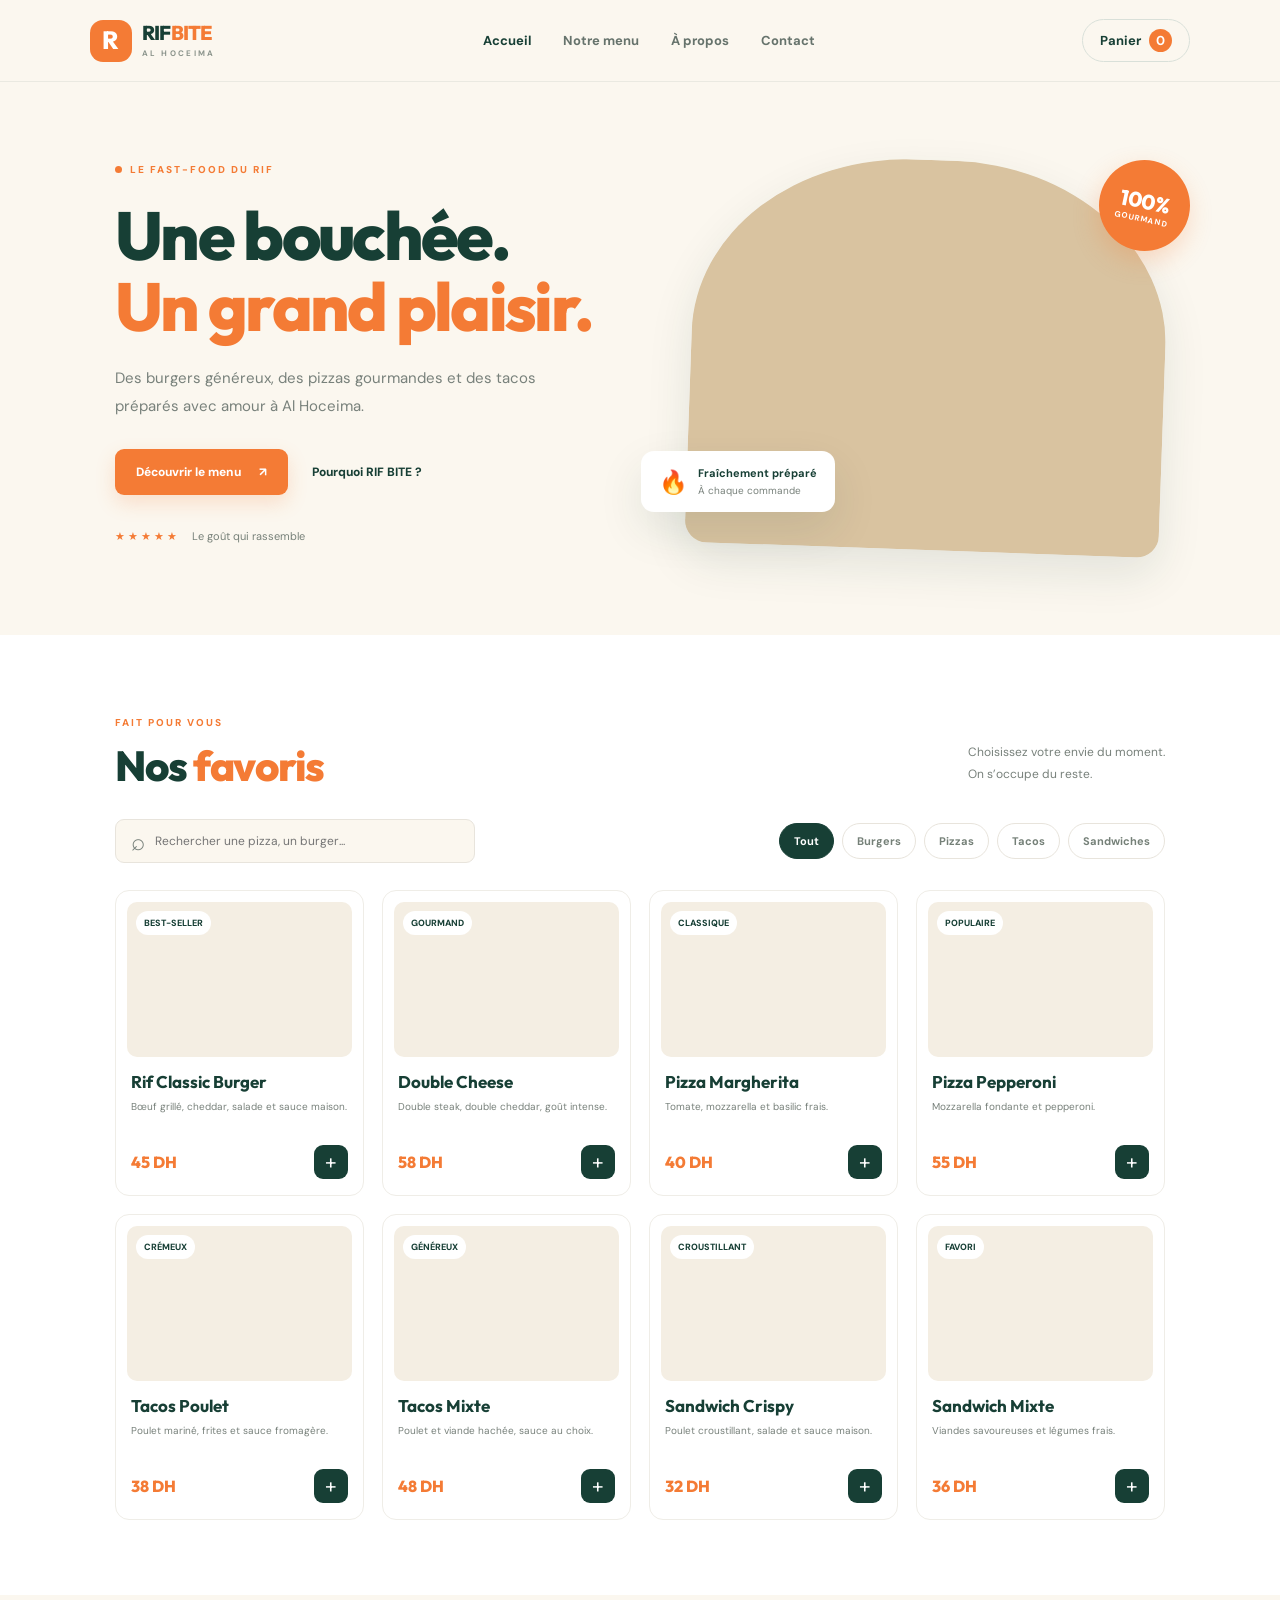
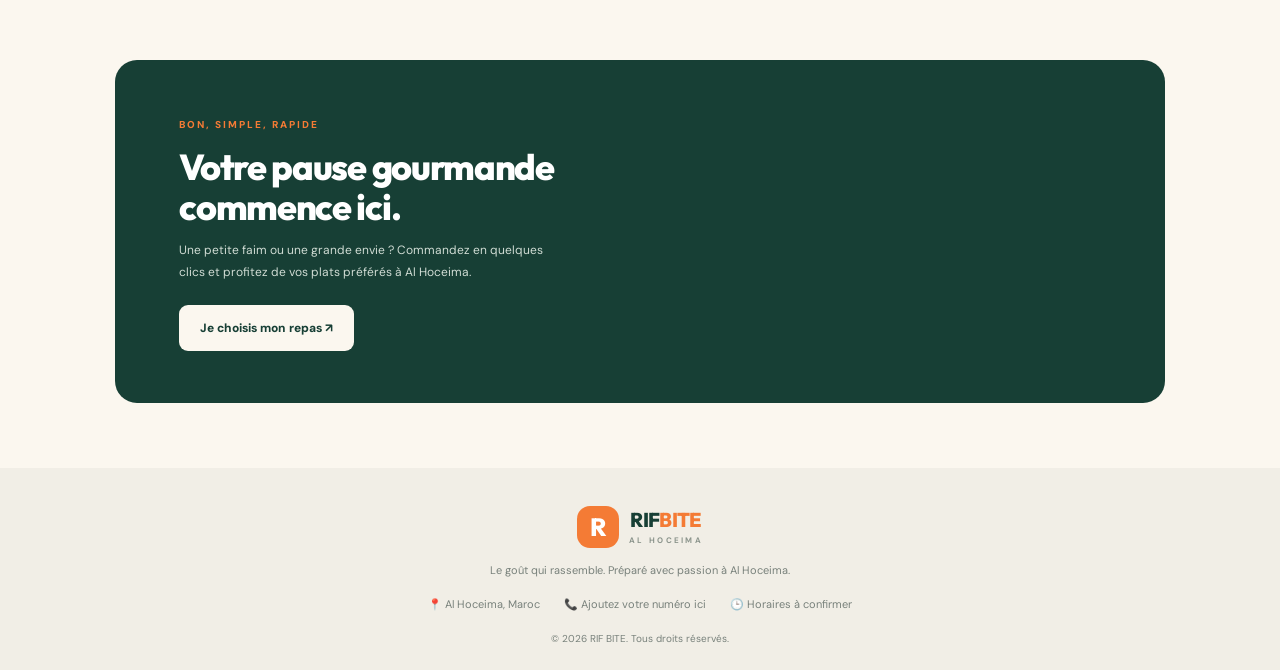
==== public/index.html @ 7a451027 "update design website" ====
<!DOCTYPE html>
<html lang="fr">
<head>
  <meta charset="UTF-8">
  <meta name="viewport" content="width=device-width, initial-scale=1.0">
  <meta name="description" content="RIF BITE - Burgers, pizzas et tacos à Al Hoceima. Commandez en ligne !">
  <title>RIF BITE | Fast Food à Al Hoceima</title>
  <link rel="preconnect" href="https://fonts.googleapis.com">
  <link rel="preconnect" href="https://fonts.gstatic.com" crossorigin>
  <link href="https://fonts.googleapis.com/css2?family=DM+Sans:wght@400;500;600;700&family=Outfit:wght@500;600;700;800&display=swap" rel="stylesheet">
  <link rel="stylesheet" href="./css/style.css">
  <script src="app.js" defer></script>
</head>
<body>
  <header class="site-header">
    <a class="brand" href="index.html" aria-label="RIF BITE accueil">
      <span class="brand-mark">R</span><span>RIF<span class="brand-accent">BITE</span><small>AL HOCEIMA</small></span>
    </a>
    <button class="menu-toggle" id="menuToggle" aria-label="Ouvrir le menu" aria-expanded="false">☰</button>
    <nav class="nav-links" id="navLinks">
      <a class="active" href="#accueil">Accueil</a>
      <a href="#menu">Notre menu</a>
      <a href="#apropos">À propos</a>
      <a href="#contact">Contact</a>
    </nav>
    <a class="header-cart" href="checkout.html">Panier <span id="headerCartCount">0</span></a>
  </header>

  <main>
    <section class="hero" id="accueil">
      <div class="hero-copy">
        <span class="eyebrow"><span class="dot"></span> LE FAST-FOOD DU RIF</span>
        <h1>Une bouchée.<br><span>Un grand plaisir.</span></h1>
        <p>Des burgers généreux, des pizzas gourmandes et des tacos préparés avec amour à Al Hoceima.</p>
        <div class="hero-actions">
          <a class="btn btn-primary" href="#menu">Découvrir le menu <span>↗</span></a>
          <a class="text-link" href="#apropos">Pourquoi RIF BITE ?</a>
        </div>
        <div class="hero-note"><span class="stars">★★★★★</span> <span>Le goût qui rassemble</span></div>
      </div>
      <div class="hero-visual">
        <div class="hero-image" role="img" aria-label="Burger avec frites et boisson"></div>
        <div class="floating-tag"><span>🔥</span><div><strong>Fraîchement préparé</strong><small>À chaque commande</small></div></div>
        <div class="hero-stamp">100%<small>GOURMAND</small></div>
      </div>
    </section>

    <section class="menu-section section-wrap" id="menu">
      <div class="section-heading">
        <div><span class="eyebrow">FAIT POUR VOUS</span><h2>Nos <span>favoris</span></h2></div>
        <p>Choisissez votre envie du moment.<br>On s’occupe du reste.</p>
      </div>
      <div class="menu-tools">
        <label class="search-box"><span>⌕</span><input id="searchInput" type="search" placeholder="Rechercher une pizza, un burger..." aria-label="Rechercher un plat"></label>
        <div class="filter-list" id="filterList">
          <button class="filter-chip selected" data-category="Tous">Tout</button>
          <button class="filter-chip" data-category="Burgers">Burgers</button>
          <button class="filter-chip" data-category="Pizzas">Pizzas</button>
          <button class="filter-chip" data-category="Tacos">Tacos</button>
          <button class="filter-chip" data-category="Sandwiches">Sandwiches</button>
        </div>
      </div>
      <div class="product-grid" id="productGrid" aria-live="polite"></div>
      <p class="empty-state hidden" id="emptyState">Aucun plat trouvé. Essayez un autre mot.</p>
    </section>

    <section class="promo section-wrap" id="apropos">
      <div class="promo-copy"><span class="eyebrow">BON, SIMPLE, RAPIDE</span><h2>Votre pause gourmande<br>commence ici.</h2><p>Une petite faim ou une grande envie ? Commandez en quelques clics et profitez de vos plats préférés à Al Hoceima.</p><a href="#menu" class="btn btn-light">Je choisis mon repas ↗</a></div>
      <div class="promo-art" role="img" aria-label="Pizza fraîchement préparée"></div>
    </section>
  </main>

  <footer class="footer" id="contact">
    <a class="brand brand-footer" href="#accueil"><span class="brand-mark">R</span><span>RIF<span class="brand-accent">BITE</span><small>AL HOCEIMA</small></span></a>
    <p>Le goût qui rassemble. Préparé avec passion à Al Hoceima.</p>
    <div class="footer-info"><span>📍 Al Hoceima, Maroc</span><span>📞 Ajoutez votre numéro ici</span><span>🕒 Horaires à confirmer</span></div>
    <small class="copyright">© <span id="year"></span> RIF BITE. Tous droits réservés.</small>
  </footer>

  <a class="floating-cart" href="checkout.html" aria-label="Voir le panier">🛒 <span id="floatingCartCount">0</span></a>
</body>
</html>
---- public/css/style.css ----
:root{--green:#173f35;--green2:#225647;--orange:#f47b35;--cream:#fbf7ef;--ink:#17231f;--muted:#78817b;--line:#e8e4dc;--white:#fff;--shadow:0 18px 45px rgba(23,63,53,.10)}
*{box-sizing:border-box}html{scroll-behavior:smooth;scroll-padding-top:90px}body{margin:0;background:var(--cream);color:var(--ink);font-family:"DM Sans",sans-serif}a{color:inherit;text-decoration:none}button,input,textarea,select{font:inherit}.site-header{height:82px;display:flex;align-items:center;justify-content:space-between;padding:0 7%;background:rgba(251,247,239,.96);border-bottom:1px solid rgba(23,63,53,.07);position:sticky;top:0;z-index:10;backdrop-filter:blur(12px)}.brand{display:flex;align-items:center;gap:10px;font:800 20px Outfit,sans-serif;letter-spacing:-.7px;color:var(--green);line-height:1}.brand-mark{display:grid;place-items:center;width:42px;height:42px;background:var(--orange);color:white;border-radius:13px;font-size:25px}.brand-accent{color:var(--orange)}.brand small{display:block;font:700 8px "DM Sans",sans-serif;letter-spacing:2.3px;margin-top:5px;color:#8b948c}.nav-links{display:flex;align-items:center;gap:32px;color:#66736c;font-size:13px;font-weight:700}.nav-links a:hover,.nav-links .active{color:var(--green)}.header-cart{padding:12px 17px;border:1px solid #d9e0d9;border-radius:30px;color:var(--green);font-weight:700;font-size:13px}.header-cart span,.floating-cart span{background:var(--orange);color:white;border-radius:50%;padding:3px 7px;margin-left:5px}.menu-toggle{display:none;border:0;background:none;font-size:24px;color:var(--green)}.hero{display:grid;grid-template-columns:1fr 1fr;align-items:center;gap:5%;padding:68px 9% 85px;min-height:550px;overflow:hidden}.eyebrow{font-size:10px;letter-spacing:2px;font-weight:800;color:var(--orange);display:inline-flex;align-items:center;gap:8px}.dot{width:7px;height:7px;border-radius:50%;background:var(--orange)}h1,h2,h3,p{margin-top:0}.hero h1,.checkout-title h1{font:800 clamp(44px,5.3vw,72px)/1.04 Outfit,sans-serif;letter-spacing:-2.7px;color:var(--green);margin:22px 0}.hero h1 span,.section-heading h2 span,.checkout-title h1 span{color:var(--orange)}.hero-copy>p{font-size:15px;line-height:1.9;color:var(--muted);max-width:450px}.hero-actions{display:flex;align-items:center;gap:24px;margin-top:28px}.btn{display:inline-flex;justify-content:center;align-items:center;gap:18px;padding:15px 21px;border:0;border-radius:9px;font-weight:800;font-size:12px;cursor:pointer;transition:transform .2s,background .2s}.btn:hover{transform:translateY(-2px)}.btn-primary{background:var(--orange);color:white;box-shadow:0 8px 20px rgba(244,123,53,.2)}.btn-primary:hover{background:#e96a24}.text-link{font-size:12px;font-weight:800;color:var(--green)}.hero-note{display:flex;gap:12px;align-items:center;margin-top:34px;color:#778179;font-size:11px}.stars{color:var(--orange);letter-spacing:3px}.hero-visual{position:relative;min-height:400px}.hero-image{position:absolute;inset:10px 0 0 5%;border-radius:46% 46% 22px 22px;background:#d9c3a0 url("https://images.unsplash.com/photo-1568901346375-23c9450c58cd?auto=format&fit=crop&w=1100&q=85") center/cover;box-shadow:var(--shadow);transform:rotate(2deg)}.floating-tag{position:absolute;left:-5%;bottom:38px;background:white;padding:15px 18px;border-radius:13px;box-shadow:var(--shadow);display:flex;align-items:center;gap:10px}.floating-tag>span{font-size:23px}.floating-tag strong,.floating-tag small{display:block}.floating-tag strong{font-size:11px;color:var(--green)}.floating-tag small{font-size:10px;color:var(--muted);margin-top:4px}.hero-stamp{position:absolute;right:-5%;top:10px;background:var(--orange);color:white;border-radius:50%;width:91px;height:91px;display:flex;align-items:center;justify-content:center;flex-direction:column;font:800 21px Outfit;transform:rotate(12deg);box-shadow:0 10px 25px #f47b3540}.hero-stamp small{font:700 8px "DM Sans";letter-spacing:1px}.section-wrap{padding:75px 9%}.menu-section{background:#fff}.section-heading{display:flex;align-items:end;justify-content:space-between;margin-bottom:30px}.section-heading h2,.promo h2{font:800 42px/1.1 Outfit,sans-serif;letter-spacing:-1.3px;color:var(--green);margin:12px 0 0}.section-heading>p{color:var(--muted);font-size:12px;line-height:1.8;margin-bottom:4px}.menu-tools{display:flex;justify-content:space-between;gap:18px;align-items:center;margin-bottom:27px}.search-box{display:flex;align-items:center;gap:10px;width:min(360px,100%);padding:0 15px;border:1px solid var(--line);border-radius:9px;background:var(--cream);color:var(--muted)}.search-box span{font-size:24px}.search-box input{border:0;outline:0;background:transparent;padding:13px 0;width:100%;font-size:12px}.filter-list{display:flex;gap:8px;flex-wrap:wrap}.filter-chip{padding:10px 14px;border:1px solid var(--line);background:white;border-radius:30px;font-size:11px;font-weight:700;color:#758078;cursor:pointer}.filter-chip.selected,.filter-chip:hover{background:var(--green);color:white;border-color:var(--green)}.product-grid{display:grid;grid-template-columns:repeat(4,minmax(0,1fr));gap:18px}.product-card{border:1px solid #efede7;border-radius:14px;padding:11px;background:white;transition:transform .2s,box-shadow .2s;min-width:0}.product-card:hover{transform:translateY(-4px);box-shadow:var(--shadow)}.product-image{height:155px;border-radius:10px;background:#f4eee3 center/cover;position:relative}.product-label{position:absolute;top:9px;left:9px;background:white;color:var(--green);font-size:9px;font-weight:800;padding:6px 8px;border-radius:20px}.product-details{padding:14px 4px 5px}.product-details h3{font:700 17px Outfit,sans-serif;color:var(--green);margin-bottom:7px}.product-details p{font-size:10px;line-height:1.6;color:var(--muted);min-height:32px;margin-bottom:14px}.product-bottom{display:flex;justify-content:space-between;align-items:center;gap:5px}.product-price{font:800 16px Outfit;color:var(--orange);white-space:nowrap}.add-btn{width:34px;height:34px;border:0;border-radius:9px;background:var(--green);color:white;font-size:21px;cursor:pointer}.add-btn:hover{background:var(--orange)}.empty-state{text-align:center;color:var(--muted);padding:30px}.hidden{display:none!important}.promo{margin:65px 9%;padding:44px 5%;background:var(--green);border-radius:22px;display:grid;grid-template-columns:1.1fr .9fr;gap:35px;align-items:center;overflow:hidden}.promo h2{color:white;font-size:36px;margin:14px 0}.promo-copy>p{color:#d0dcd4;line-height:1.8;font-size:12px;max-width:390px;margin-bottom:22px}.btn-light{background:var(--cream);color:var(--green)}.promo-art{height:255px;border-radius:48% 48% 15px 15px;background:url("https://images.unsplash.com/photo-1579751626657-72bc17010498?auto=format&fit=crop&w=900&q=85") center/cover;transform:rotate(3deg)}.footer{padding:38px 9% 25px;text-align:center;background:#f1eee6;color:var(--muted);font-size:11px}.brand-footer{justify-content:center;margin-bottom:15px}.footer>p{margin-bottom:18px}.footer-info{display:flex;justify-content:center;gap:24px;flex-wrap:wrap;margin:20px 0}.copyright{font-size:10px}.floating-cart{display:none}.checkout-page{min-height:100vh}.back-link{font-size:12px;font-weight:800;color:var(--green)}.checkout-wrap{max-width:1100px;margin:55px auto 80px;padding:0 24px}.checkout-title{text-align:center;margin-bottom:35px}.checkout-title h1{font-size:48px;margin:12px 0}.checkout-title p{font-size:13px;color:var(--muted)}.checkout-layout{display:grid;grid-template-columns:1fr 1fr;gap:22px;align-items:start}.checkout-panel{background:white;border:1px solid var(--line);border-radius:16px;padding:25px;box-shadow:0 10px 35px #173f3508}.checkout-panel h2{font:700 20px Outfit;color:var(--green);margin-bottom:22px}.count-pill{font:700 10px "DM Sans";background:#edf3ee;padding:6px 10px;border-radius:20px;margin-left:7px;color:var(--green)}.checkout-item{display:grid;grid-template-columns:1fr auto;gap:10px;padding:15px 0;border-bottom:1px solid var(--line)}.checkout-item h3{font-size:13px;color:var(--green);margin-bottom:5px}.checkout-item small{font-size:11px;color:var(--muted)}.item-controls{display:flex;align-items:center;gap:8px;margin-top:8px}.item-controls button{width:25px;height:25px;border:1px solid var(--line);background:var(--cream);border-radius:6px;cursor:pointer}.item-price{font-weight:800;color:var(--green);font-size:13px}.total-row{display:flex;justify-content:space-between;padding:13px 0;font-size:12px;color:var(--muted)}.total-row strong{color:var(--green)}.grand-total{border-top:1px solid var(--line);margin-top:5px;padding-top:18px;font-size:15px;color:var(--green);font-weight:800}.grand-total strong{font:800 23px Outfit;color:var(--orange)}.small-note,.form-note{font-size:10px;line-height:1.7;color:var(--muted)}.empty-cart{text-align:center;padding:25px 0;color:var(--muted);font-size:13px}.checkout-panel form{display:grid;gap:15px}.checkout-panel label{display:grid;gap:7px;font-size:11px;font-weight:800;color:var(--green)}.checkout-panel input,.checkout-panel textarea,.checkout-panel select{width:100%;padding:12px 13px;border:1px solid var(--line);border-radius:8px;outline:0;background:#fff;font-size:12px;color:var(--ink)}.checkout-panel input:focus,.checkout-panel textarea:focus,.checkout-panel select:focus{border-color:var(--green)}.checkout-panel textarea{resize:vertical}.submit-order{width:100%;margin-top:4px}.form-error{font-size:12px;color:#b42318}.checkout-footer{margin-top:30px}.checkout-footer p{margin:0}
@media(max-width:950px){.site-header{padding:0 5%}.hero{padding:55px 6%;gap:3%}.section-wrap{padding:60px 6%}.product-grid{grid-template-columns:repeat(2,minmax(0,1fr))}.product-image{height:190px}.promo{margin:45px 6%;padding:35px 5%}.nav-links{gap:18px}}
@media(max-width:650px){.site-header{height:70px;padding:0 5%}.brand{font-size:18px}.brand-mark{width:37px;height:37px}.menu-toggle{display:block;margin-left:auto;margin-right:13px}.nav-links{display:none;position:absolute;top:69px;left:0;right:0;background:var(--cream);padding:20px 6%;box-shadow:0 12px 20px #0000000c;flex-direction:column;align-items:flex-start;gap:20px}.nav-links.open{display:flex}.header-cart{font-size:11px;padding:10px 12px}.hero{grid-template-columns:1fr;padding:48px 6% 60px;gap:35px}.hero h1{font-size:51px}.hero-copy>p{font-size:14px}.hero-visual{min-height:310px;margin:0 6%}.hero-image{inset:0 3% 0 3%}.hero-stamp{right:-6%;width:75px;height:75px;font-size:18px}.floating-tag{left:-7%;bottom:18px;padding:12px}.section-wrap{padding:52px 5%}.section-heading{align-items:flex-start;flex-direction:column;gap:12px}.section-heading h2{font-size:36px}.menu-tools{align-items:stretch;flex-direction:column}.search-box{width:100%}.filter-list{gap:7px}.filter-chip{padding:9px 12px}.product-grid{gap:11px}.product-card{padding:8px}.product-image{height:130px}.product-details{padding:12px 2px 3px}.product-details h3{font-size:15px}.product-details p{font-size:10px;min-height:46px}.product-price{font-size:14px}.add-btn{width:31px;height:31px}.promo{grid-template-columns:1fr;margin:35px 5%;padding:30px 7%;gap:25px}.promo h2{font-size:31px}.promo-art{height:210px}.footer{padding:30px 5%}.footer-info{gap:12px;flex-direction:column}.floating-cart{display:flex;align-items:center;position:fixed;right:17px;bottom:17px;z-index:9;background:var(--green);color:white;padding:13px 16px;border-radius:30px;box-shadow:var(--shadow);font-size:14px}.checkout-wrap{margin:35px auto 55px;padding:0 15px}.checkout-title h1{font-size:39px}.checkout-layout{grid-template-columns:1fr}.checkout-panel{padding:19px}.back-link{font-size:11px}}
@media(max-width:360px){.product-grid{grid-template-columns:1fr}.product-image{height:190px}.hero h1{font-size:44px}.hero-actions{align-items:flex-start;flex-direction:column;gap:16px}}
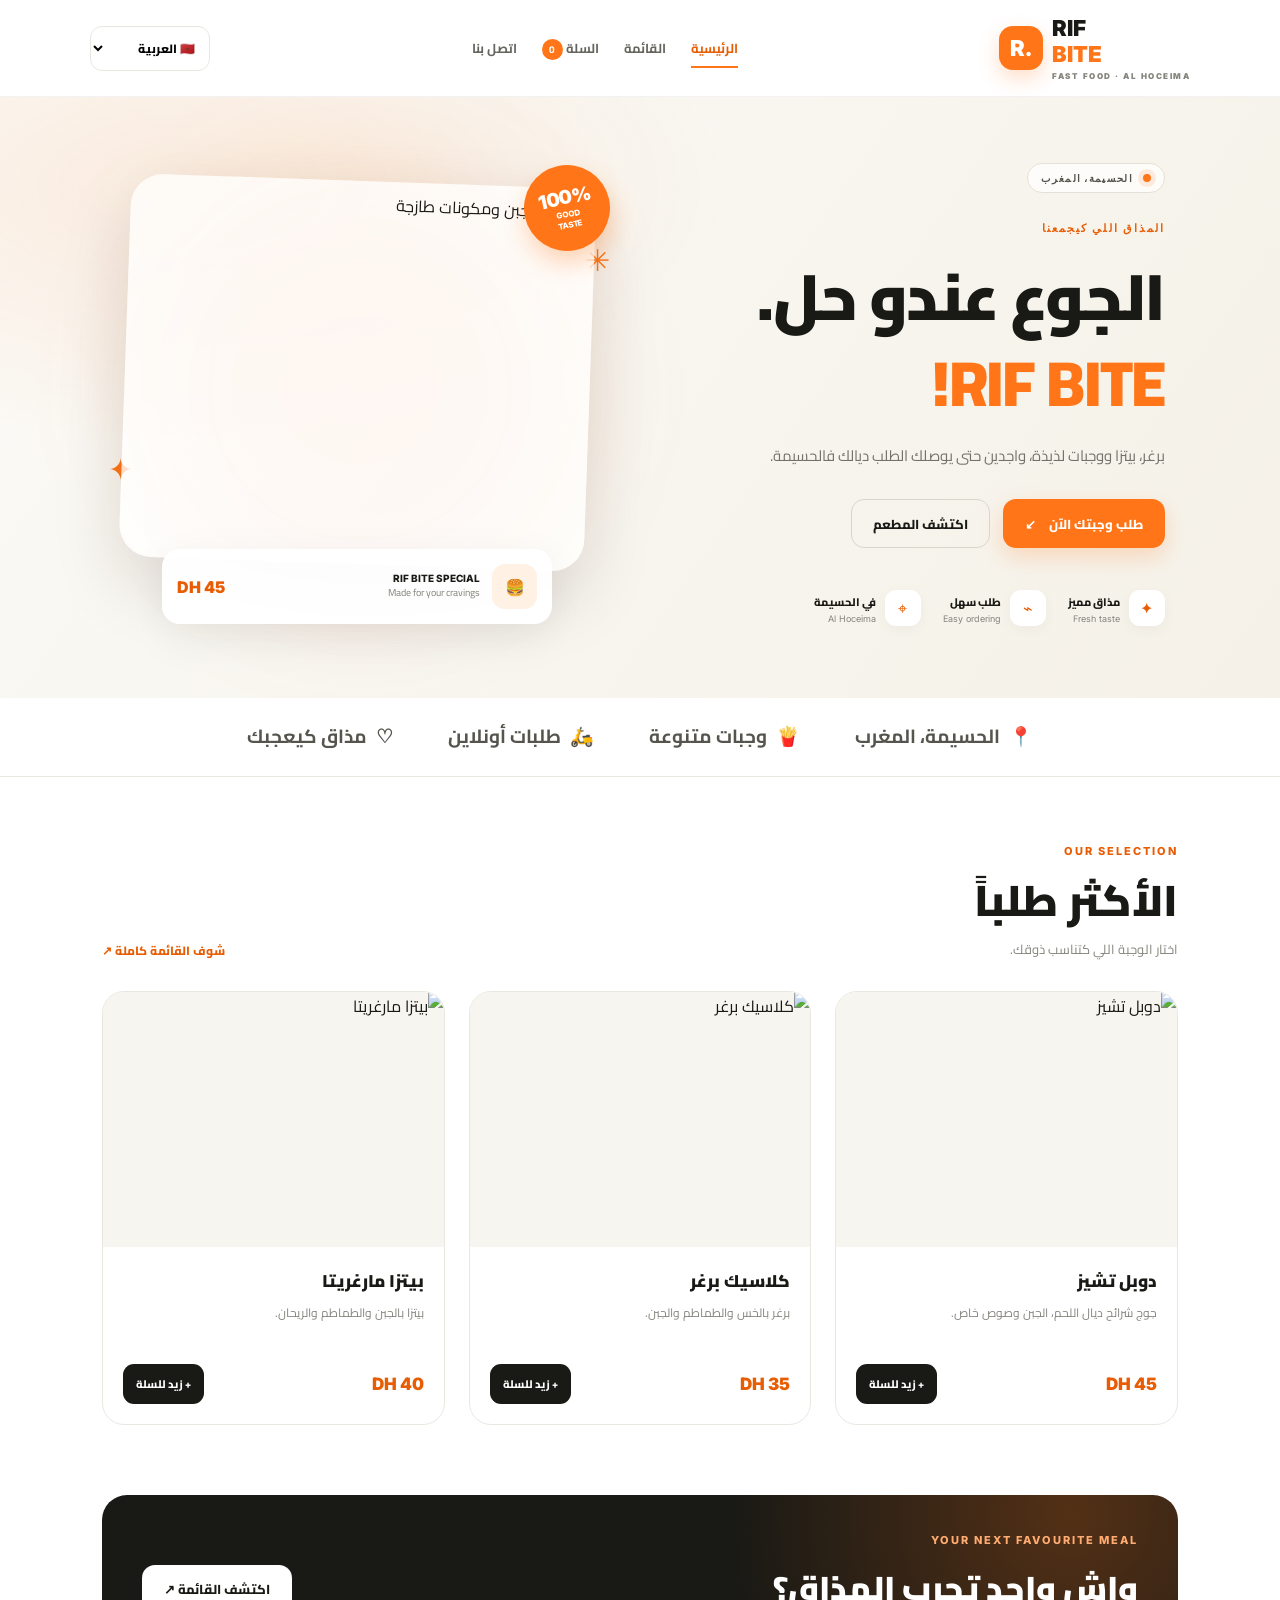
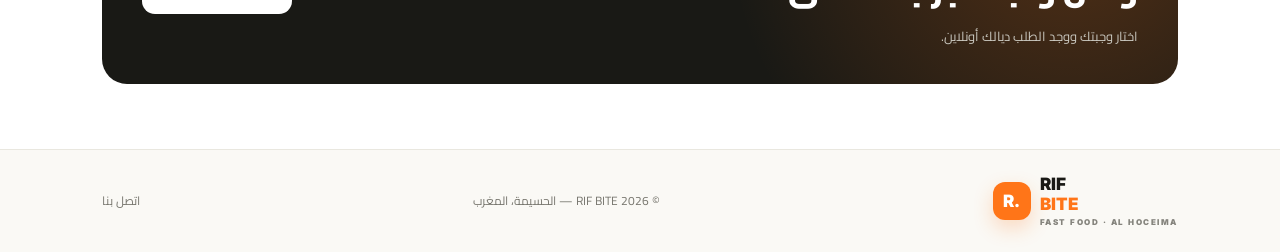
==== commit 651944a8: "update website design" ====
--- a/public/index.html
+++ b/public/index.html
@@ -1,82 +1,404 @@
+
 <!DOCTYPE html>
-<html lang="fr">
+<html lang="ar" dir="rtl">
 <head>
   <meta charset="UTF-8">
   <meta name="viewport" content="width=device-width, initial-scale=1.0">
-  <meta name="description" content="RIF BITE - Burgers, pizzas et tacos à Al Hoceima. Commandez en ligne !">
-  <title>RIF BITE | Fast Food à Al Hoceima</title>
-  <link rel="preconnect" href="https://fonts.googleapis.com">
-  <link rel="preconnect" href="https://fonts.gstatic.com" crossorigin>
-  <link href="https://fonts.googleapis.com/css2?family=DM+Sans:wght@400;500;600;700&family=Outfit:wght@500;600;700;800&display=swap" rel="stylesheet">
+  <meta name="theme-color" content="#171714">
+
+  <meta name="description"
+        content="RIF BITE - مطعم الوجبات السريعة بالحسيمة، المغرب.">
+
+  <title>RIF BITE | Fast Food Al Hoceima</title>
+
   <link rel="stylesheet" href="./css/style.css">
-  <script src="app.js" defer></script>
+
+  <!-- كل ملف يتستدعى مرة واحدة فقط -->
+  <script src="i18n.js" defer></script>
+  <script src="script.js" defer></script>
 </head>
+
 <body>
+
+  <!-- HEADER -->
   <header class="site-header">
-    <a class="brand" href="index.html" aria-label="RIF BITE accueil">
-      <span class="brand-mark">R</span><span>RIF<span class="brand-accent">BITE</span><small>AL HOCEIMA</small></span>
+
+    <a class="brand" href="index.html"
+       aria-label="RIF BITE Home">
+      <span class="brand-icon">R.</span>
+      <span>
+        RIF<span class="orange">BITE</span>
+        <small>FAST FOOD · AL HOCEIMA</small>
+      </span>
     </a>
-    <button class="menu-toggle" id="menuToggle" aria-label="Ouvrir le menu" aria-expanded="false">☰</button>
-    <nav class="nav-links" id="navLinks">
-      <a class="active" href="#accueil">Accueil</a>
-      <a href="#menu">Notre menu</a>
-      <a href="#apropos">À propos</a>
-      <a href="#contact">Contact</a>
+
+    <nav class="main-nav">
+      <a class="active" href="index.html"
+         data-ar="الرئيسية"
+         data-fr="Accueil"
+         data-en="Home"
+         data-es="Inicio"
+         data-de="Startseite"
+         data-nl="Home">الرئيسية</a>
+
+      <a href="menu.html"
+         data-ar="القائمة"
+         data-fr="Menu"
+         data-en="Menu"
+         data-es="Menú"
+         data-de="Speisekarte"
+         data-nl="Menu">القائمة</a>
+
+      <a href="cart.html">
+        <span data-ar="السلة"
+              data-fr="Panier"
+              data-en="Cart"
+              data-es="Carrito"
+              data-de="Warenkorb"
+              data-nl="Winkelwagen">السلة</span>
+        <b class="cart-count">0</b>
+      </a>
+
+      <a href="contact.html"
+         data-ar="اتصل بنا"
+         data-fr="Contact"
+         data-en="Contact"
+         data-es="Contacto"
+         data-de="Kontakt"
+         data-nl="Contact">اتصل بنا</a>
     </nav>
-    <a class="header-cart" href="checkout.html">Panier <span id="headerCartCount">0</span></a>
+
+    <select id="languageSwitcher"
+            class="language-switcher"
+            aria-label="Choose language">
+
+      <option value="ar">🇲🇦 العربية</option>
+      <option value="fr">🇫🇷 Français</option>
+      <option value="en">🇬🇧 English</option>
+      <option value="es">🇪🇸 Español</option>
+      <option value="de">🇩🇪 Deutsch</option>
+      <option value="nl">🇳🇱 Nederlands</option>
+    </select>
+
   </header>
 
   <main>
-    <section class="hero" id="accueil">
-      <div class="hero-copy">
-        <span class="eyebrow"><span class="dot"></span> LE FAST-FOOD DU RIF</span>
-        <h1>Une bouchée.<br><span>Un grand plaisir.</span></h1>
-        <p>Des burgers généreux, des pizzas gourmandes et des tacos préparés avec amour à Al Hoceima.</p>
+
+    <!-- HERO SECTION -->
+    <section class="hero">
+
+      <div class="hero-content">
+
+        <div class="location-pill">
+          <span class="location-dot"></span>
+          <span data-ar="الحسيمة، المغرب"
+                data-fr="AL HOCEIMA, MAROC"
+                data-en="AL HOCEIMA, MOROCCO"
+                data-es="ALHUCEMAS, MARRUECOS"
+                data-de="AL HOCEIMA, MAROKKO"
+                data-nl="AL HOCEIMA, MAROKKO">
+            الحسيمة، المغرب
+          </span>
+        </div>
+
+        <p class="eyebrow"
+           data-ar="المذاق اللي كيجمعنا"
+           data-fr="Le goût qui nous rassemble"
+           data-en="The taste that brings us together"
+           data-es="El sabor que nos une"
+           data-de="Der Geschmack, der uns verbindet"
+           data-nl="De smaak die ons verbindt">
+          المذاق اللي كيجمعنا
+        </p>
+
+        <h1>
+          <span data-ar="الجوع عندو حل."
+                data-fr="La faim a sa solution."
+                data-en="Hunger has a solution."
+                data-es="El hambre tiene solución."
+                data-de="Hunger hat eine Lösung."
+                data-nl="Honger heeft een oplossing.">
+            الجوع عندو حل.
+          </span>
+          <br>
+          <span class="orange">RIF BITE!</span>
+        </h1>
+
+        <p class="hero-description"
+           data-ar="برغر، بيتزا ووجبات لذيذة، واجدين حتى يوصلك الطلب ديالك فالحسيمة."
+           data-fr="Burgers, pizzas et plats délicieux, prêts à être livrés à Al Hoceima."
+           data-en="Delicious burgers, pizzas and meals, ready for delivery in Al Hoceima."
+           data-es="Hamburguesas, pizzas y platos deliciosos, listos para entregar en Al Hoceima."
+           data-de="Leckere Burger, Pizzen und Gerichte, bereit zur Lieferung in Al Hoceima."
+           data-nl="Heerlijke burgers, pizza's en maaltijden, klaar voor bezorging in Al Hoceima.">
+          برغر، بيتزا ووجبات لذيذة، واجدين حتى يوصلك الطلب ديالك فالحسيمة.
+        </p>
+
         <div class="hero-actions">
-          <a class="btn btn-primary" href="#menu">Découvrir le menu <span>↗</span></a>
-          <a class="text-link" href="#apropos">Pourquoi RIF BITE ?</a>
-        </div>
-        <div class="hero-note"><span class="stars">★★★★★</span> <span>Le goût qui rassemble</span></div>
-      </div>
+
+          <a href="menu.html" class="btn btn-primary">
+            <span data-ar="طلب وجبتك الآن"
+                  data-fr="Commander maintenant"
+                  data-en="Order now"
+                  data-es="Pedir ahora"
+                  data-de="Jetzt bestellen"
+                  data-nl="Bestel nu">
+              طلب وجبتك الآن
+            </span>
+            <span class="btn-arrow">↙</span>
+          </a>
+
+          <a href="contact.html" class="btn btn-outline"
+             data-ar="اكتشف المطعم"
+             data-fr="Découvrir le restaurant"
+             data-en="Discover the restaurant"
+             data-es="Descubre el restaurante"
+             data-de="Restaurant entdecken"
+             data-nl="Ontdek het restaurant">
+            اكتشف المطعم
+          </a>
+
+        </div>
+
+        <div class="hero-features">
+
+          <div>
+            <span>✦</span>
+            <p>
+              <span data-ar="مذاق مميز"
+                    data-fr="Goût unique"
+                    data-en="Great taste"
+                    data-es="Sabor único"
+                    data-de="Besonderer Geschmack"
+                    data-nl="Heerlijke smaak">مذاق مميز</span>
+              <small>Fresh taste</small>
+            </p>
+          </div>
+
+          <div>
+            <span>⌁</span>
+            <p>
+              <span data-ar="طلب سهل"
+                    data-fr="Commande facile"
+                    data-en="Easy ordering"
+                    data-es="Pedido fácil"
+                    data-de="Einfach bestellen"
+                    data-nl="Eenvoudig bestellen">طلب سهل</span>
+              <small>Easy ordering</small>
+            </p>
+          </div>
+
+          <div>
+            <span>⌖</span>
+            <p>
+              <span data-ar="في الحسيمة"
+                    data-fr="À Al Hoceima"
+                    data-en="In Al Hoceima"
+                    data-es="En Alhucemas"
+                    data-de="In Al Hoceima"
+                    data-nl="In Al Hoceima">في الحسيمة</span>
+              <small>Al Hoceima</small>
+            </p>
+          </div>
+
+        </div>
+      </div>
+
+      <!-- HERO IMAGE -->
       <div class="hero-visual">
-        <div class="hero-image" role="img" aria-label="Burger avec frites et boisson"></div>
-        <div class="floating-tag"><span>🔥</span><div><strong>Fraîchement préparé</strong><small>À chaque commande</small></div></div>
-        <div class="hero-stamp">100%<small>GOURMAND</small></div>
+
+        <div class="hero-glow"></div>
+
+        <div class="hero-image-wrap">
+          <img
+            class="hero-image"
+            src="https://images.unsplash.com/photo-1568901346375-23c9450c58cd?auto=format&fit=crop&w=1000&q=85"
+            alt="Double cheeseburger with fresh ingredients"
+            data-ar-alt="برغر بالجبن ومكونات طازجة"
+            data-fr-alt="Burger au fromage et ingrédients frais"
+            data-en-alt="Double cheeseburger with fresh ingredients"
+            data-es-alt="Hamburguesa con queso e ingredientes frescos"
+            data-de-alt="Doppelter Cheeseburger mit frischen Zutaten"
+            data-nl-alt="Dubbele cheeseburger met verse ingrediënten">
+        </div>
+
+        <div class="hero-sticker">
+          <span>100%</span>
+          <small>GOOD<br> TASTE</small>
+        </div>
+
+        <div class="hero-caption">
+          <span class="caption-icon">🍔</span>
+
+          <div>
+            <strong>RIF BITE SPECIAL</strong>
+            <small>Made for your cravings</small>
+          </div>
+
+          <span class="caption-price">45 DH</span>
+        </div>
+
+        <span class="decor decor-one">✳</span>
+        <span class="decor decor-two">✦</span>
+
       </div>
     </section>
 
-    <section class="menu-section section-wrap" id="menu">
+    <!-- TRUST STRIP -->
+    <section class="trust-strip">
+
+      <div>
+        <span>📍</span>
+        <span data-ar="الحسيمة، المغرب"
+              data-fr="Al Hoceima, Maroc"
+              data-en="Al Hoceima, Morocco"
+              data-es="Alhucemas, Marruecos"
+              data-de="Al Hoceima, Marokko"
+              data-nl="Al Hoceima, Marokko">الحسيمة، المغرب</span>
+      </div>
+
+      <div>
+        <span>🍟</span>
+        <span data-ar="وجبات متنوعة"
+              data-fr="Plats variés"
+              data-en="Variety of meals"
+              data-es="Comidas variadas"
+              data-de="Vielfältige Gerichte"
+              data-nl="Diverse maaltijden">وجبات متنوعة</span>
+      </div>
+
+      <div>
+        <span>🛵</span>
+        <span data-ar="طلبات أونلاين"
+              data-fr="Commandes en ligne"
+              data-en="Online ordering"
+              data-es="Pedidos en línea"
+              data-de="Online bestellen"
+              data-nl="Online bestellen">طلبات أونلاين</span>
+      </div>
+
+      <div>
+        <span>♡</span>
+        <span data-ar="مذاق كيعجبك"
+              data-fr="Un goût que vous aimez"
+              data-en="Taste you'll love"
+              data-es="Un sabor que te encantará"
+              data-de="Ein Geschmack zum Verlieben"
+              data-nl="Een smaak om van te houden">مذاق كيعجبك</span>
+      </div>
+
+    </section>
+
+    <!-- FEATURED PRODUCTS -->
+    <section class="section section-menu">
+
       <div class="section-heading">
-        <div><span class="eyebrow">FAIT POUR VOUS</span><h2>Nos <span>favoris</span></h2></div>
-        <p>Choisissez votre envie du moment.<br>On s’occupe du reste.</p>
-      </div>
-      <div class="menu-tools">
-        <label class="search-box"><span>⌕</span><input id="searchInput" type="search" placeholder="Rechercher une pizza, un burger..." aria-label="Rechercher un plat"></label>
-        <div class="filter-list" id="filterList">
-          <button class="filter-chip selected" data-category="Tous">Tout</button>
-          <button class="filter-chip" data-category="Burgers">Burgers</button>
-          <button class="filter-chip" data-category="Pizzas">Pizzas</button>
-          <button class="filter-chip" data-category="Tacos">Tacos</button>
-          <button class="filter-chip" data-category="Sandwiches">Sandwiches</button>
-        </div>
-      </div>
-      <div class="product-grid" id="productGrid" aria-live="polite"></div>
-      <p class="empty-state hidden" id="emptyState">Aucun plat trouvé. Essayez un autre mot.</p>
+        <div>
+
+          <p class="eyebrow">OUR SELECTION</p>
+
+          <h2 data-ar="الأكثر طلباً"
+              data-fr="Les plus populaires"
+              data-en="Most popular"
+              data-es="Los más populares"
+              data-de="Am beliebtesten"
+              data-nl="Populairste gerechten">الأكثر طلباً</h2>
+
+          <p data-ar="اختار الوجبة اللي كتناسب ذوقك."
+             data-fr="Choisissez le plat qui vous plaît."
+             data-en="Choose the meal that suits your taste."
+             data-es="Elige el plato que más te guste."
+             data-de="Wähle ein Gericht nach deinem Geschmack."
+             data-nl="Kies het gerecht dat bij je smaak past.">
+            اختار الوجبة اللي كتناسب ذوقك.
+          </p>
+
+        </div>
+
+        <a href="menu.html" class="text-link"
+           data-ar="شوف القائمة كاملة ↗"
+           data-fr="Voir tout le menu ↗"
+           data-en="View full menu ↗"
+           data-es="Ver todo el menú ↗"
+           data-de="Gesamte Speisekarte ↗"
+           data-nl="Bekijk het volledige menu ↗">
+          شوف القائمة كاملة ↗
+        </a>
+      </div>
+
+      <!-- Products are generated by script.js -->
+      <div id="featuredProducts" class="products-grid"></div>
+
     </section>
 
-    <section class="promo section-wrap" id="apropos">
-      <div class="promo-copy"><span class="eyebrow">BON, SIMPLE, RAPIDE</span><h2>Votre pause gourmande<br>commence ici.</h2><p>Une petite faim ou une grande envie ? Commandez en quelques clics et profitez de vos plats préférés à Al Hoceima.</p><a href="#menu" class="btn btn-light">Je choisis mon repas ↗</a></div>
-      <div class="promo-art" role="img" aria-label="Pizza fraîchement préparée"></div>
+    <!-- PROMOTION -->
+    <section class="wide-cta">
+
+      <div>
+        <p class="eyebrow">YOUR NEXT FAVOURITE MEAL</p>
+
+        <h2 data-ar="واش واجد تجرب المذاق؟"
+            data-fr="Prêt à découvrir nos saveurs ?"
+            data-en="Ready to taste something special?"
+            data-es="¿Listo para probar nuestros sabores?"
+            data-de="Bereit, unsere Spezialitäten zu probieren?"
+            data-nl="Klaar om onze smaken te ontdekken?">
+          واش واجد تجرب المذاق؟
+        </h2>
+
+        <p data-ar="اختار وجبتك ووجد الطلب ديالك أونلاين."
+           data-fr="Choisissez votre plat et commandez en ligne."
+           data-en="Choose your meal and place your order online."
+           data-es="Elige tu plato y haz tu pedido en línea."
+           data-de="Wähle dein Gericht und bestelle online."
+           data-nl="Kies je maaltijd en bestel online.">
+          اختار وجبتك ووجد الطلب ديالك أونلاين.
+        </p>
+      </div>
+
+      <a href="menu.html" class="btn btn-light"
+         data-ar="اكتشف القائمة ↗"
+         data-fr="Découvrir le menu ↗"
+         data-en="Explore the menu ↗"
+         data-es="Descubrir el menú ↗"
+         data-de="Speisekarte entdecken ↗"
+         data-nl="Ontdek het menu ↗">
+        اكتشف القائمة ↗
+      </a>
+
     </section>
+
   </main>
 
-  <footer class="footer" id="contact">
-    <a class="brand brand-footer" href="#accueil"><span class="brand-mark">R</span><span>RIF<span class="brand-accent">BITE</span><small>AL HOCEIMA</small></span></a>
-    <p>Le goût qui rassemble. Préparé avec passion à Al Hoceima.</p>
-    <div class="footer-info"><span>📍 Al Hoceima, Maroc</span><span>📞 Ajoutez votre numéro ici</span><span>🕒 Horaires à confirmer</span></div>
-    <small class="copyright">© <span id="year"></span> RIF BITE. Tous droits réservés.</small>
+  <!-- FOOTER -->
+  <footer class="site-footer">
+
+    <a class="brand footer-brand" href="index.html">
+      <span class="brand-icon">R.</span>
+      <span>
+        RIF<span class="orange">BITE</span>
+        <small>FAST FOOD · AL HOCEIMA</small>
+      </span>
+    </a>
+
+    <p data-ar="© 2026 RIF BITE — الحسيمة، المغرب"
+       data-fr="© 2026 RIF BITE — Al Hoceima, Maroc"
+       data-en="© 2026 RIF BITE — Al Hoceima, Morocco"
+       data-es="© 2026 RIF BITE — Alhucemas, Marruecos"
+       data-de="© 2026 RIF BITE — Al Hoceima, Marokko"
+       data-nl="© 2026 RIF BITE — Al Hoceima, Marokko">
+      © 2026 RIF BITE — الحسيمة، المغرب
+    </p>
+
+    <a href="contact.html"
+       data-ar="اتصل بنا"
+       data-fr="Contact"
+       data-en="Contact"
+       data-es="Contacto"
+       data-de="Kontakt"
+       data-nl="Contact">اتصل بنا</a>
+
   </footer>
 
-  <a class="floating-cart" href="checkout.html" aria-label="Voir le panier">🛒 <span id="floatingCartCount">0</span></a>
 </body>
 </html>
--- a/public/css/style.css
+++ b/public/css/style.css
@@ -1,5 +1,1505 @@
- :root{--green:#173f35;--green2:#225647;--orange:#f47b35;--cream:#fbf7ef;--ink:#17231f;--muted:#78817b;--line:#e8e4dc;--white:#fff;--shadow:0 18px 45px rgba(23,63,53,.10)}
-*{box-sizing:border-box}html{scroll-behavior:smooth;scroll-padding-top:90px}body{margin:0;background:var(--cream);color:var(--ink);font-family:"DM Sans",sans-serif}a{color:inherit;text-decoration:none}button,input,textarea,select{font:inherit}.site-header{height:82px;display:flex;align-items:center;justify-content:space-between;padding:0 7%;background:rgba(251,247,239,.96);border-bottom:1px solid rgba(23,63,53,.07);position:sticky;top:0;z-index:10;backdrop-filter:blur(12px)}.brand{display:flex;align-items:center;gap:10px;font:800 20px Outfit,sans-serif;letter-spacing:-.7px;color:var(--green);line-height:1}.brand-mark{display:grid;place-items:center;width:42px;height:42px;background:var(--orange);color:white;border-radius:13px;font-size:25px}.brand-accent{color:var(--orange)}.brand small{display:block;font:700 8px "DM Sans",sans-serif;letter-spacing:2.3px;margin-top:5px;color:#8b948c}.nav-links{display:flex;align-items:center;gap:32px;color:#66736c;font-size:13px;font-weight:700}.nav-links a:hover,.nav-links .active{color:var(--green)}.header-cart{padding:12px 17px;border:1px solid #d9e0d9;border-radius:30px;color:var(--green);font-weight:700;font-size:13px}.header-cart span,.floating-cart span{background:var(--orange);color:white;border-radius:50%;padding:3px 7px;margin-left:5px}.menu-toggle{display:none;border:0;background:none;font-size:24px;color:var(--green)}.hero{display:grid;grid-template-columns:1fr 1fr;align-items:center;gap:5%;padding:68px 9% 85px;min-height:550px;overflow:hidden}.eyebrow{font-size:10px;letter-spacing:2px;font-weight:800;color:var(--orange);display:inline-flex;align-items:center;gap:8px}.dot{width:7px;height:7px;border-radius:50%;background:var(--orange)}h1,h2,h3,p{margin-top:0}.hero h1,.checkout-title h1{font:800 clamp(44px,5.3vw,72px)/1.04 Outfit,sans-serif;letter-spacing:-2.7px;color:var(--green);margin:22px 0}.hero h1 span,.section-heading h2 span,.checkout-title h1 span{color:var(--orange)}.hero-copy>p{font-size:15px;line-height:1.9;color:var(--muted);max-width:450px}.hero-actions{display:flex;align-items:center;gap:24px;margin-top:28px}.btn{display:inline-flex;justify-content:center;align-items:center;gap:18px;padding:15px 21px;border:0;border-radius:9px;font-weight:800;font-size:12px;cursor:pointer;transition:transform .2s,background .2s}.btn:hover{transform:translateY(-2px)}.btn-primary{background:var(--orange);color:white;box-shadow:0 8px 20px rgba(244,123,53,.2)}.btn-primary:hover{background:#e96a24}.text-link{font-size:12px;font-weight:800;color:var(--green)}.hero-note{display:flex;gap:12px;align-items:center;margin-top:34px;color:#778179;font-size:11px}.stars{color:var(--orange);letter-spacing:3px}.hero-visual{position:relative;min-height:400px}.hero-image{position:absolute;inset:10px 0 0 5%;border-radius:46% 46% 22px 22px;background:#d9c3a0 url("https://images.unsplash.com/photo-1568901346375-23c9450c58cd?auto=format&fit=crop&w=1100&q=85") center/cover;box-shadow:var(--shadow);transform:rotate(2deg)}.floating-tag{position:absolute;left:-5%;bottom:38px;background:white;padding:15px 18px;border-radius:13px;box-shadow:var(--shadow);display:flex;align-items:center;gap:10px}.floating-tag>span{font-size:23px}.floating-tag strong,.floating-tag small{display:block}.floating-tag strong{font-size:11px;color:var(--green)}.floating-tag small{font-size:10px;color:var(--muted);margin-top:4px}.hero-stamp{position:absolute;right:-5%;top:10px;background:var(--orange);color:white;border-radius:50%;width:91px;height:91px;display:flex;align-items:center;justify-content:center;flex-direction:column;font:800 21px Outfit;transform:rotate(12deg);box-shadow:0 10px 25px #f47b3540}.hero-stamp small{font:700 8px "DM Sans";letter-spacing:1px}.section-wrap{padding:75px 9%}.menu-section{background:#fff}.section-heading{display:flex;align-items:end;justify-content:space-between;margin-bottom:30px}.section-heading h2,.promo h2{font:800 42px/1.1 Outfit,sans-serif;letter-spacing:-1.3px;color:var(--green);margin:12px 0 0}.section-heading>p{color:var(--muted);font-size:12px;line-height:1.8;margin-bottom:4px}.menu-tools{display:flex;justify-content:space-between;gap:18px;align-items:center;margin-bottom:27px}.search-box{display:flex;align-items:center;gap:10px;width:min(360px,100%);padding:0 15px;border:1px solid var(--line);border-radius:9px;background:var(--cream);color:var(--muted)}.search-box span{font-size:24px}.search-box input{border:0;outline:0;background:transparent;padding:13px 0;width:100%;font-size:12px}.filter-list{display:flex;gap:8px;flex-wrap:wrap}.filter-chip{padding:10px 14px;border:1px solid var(--line);background:white;border-radius:30px;font-size:11px;font-weight:700;color:#758078;cursor:pointer}.filter-chip.selected,.filter-chip:hover{background:var(--green);color:white;border-color:var(--green)}.product-grid{display:grid;grid-template-columns:repeat(4,minmax(0,1fr));gap:18px}.product-card{border:1px solid #efede7;border-radius:14px;padding:11px;background:white;transition:transform .2s,box-shadow .2s;min-width:0}.product-card:hover{transform:translateY(-4px);box-shadow:var(--shadow)}.product-image{height:155px;border-radius:10px;background:#f4eee3 center/cover;position:relative}.product-label{position:absolute;top:9px;left:9px;background:white;color:var(--green);font-size:9px;font-weight:800;padding:6px 8px;border-radius:20px}.product-details{padding:14px 4px 5px}.product-details h3{font:700 17px Outfit,sans-serif;color:var(--green);margin-bottom:7px}.product-details p{font-size:10px;line-height:1.6;color:var(--muted);min-height:32px;margin-bottom:14px}.product-bottom{display:flex;justify-content:space-between;align-items:center;gap:5px}.product-price{font:800 16px Outfit;color:var(--orange);white-space:nowrap}.add-btn{width:34px;height:34px;border:0;border-radius:9px;background:var(--green);color:white;font-size:21px;cursor:pointer}.add-btn:hover{background:var(--orange)}.empty-state{text-align:center;color:var(--muted);padding:30px}.hidden{display:none!important}.promo{margin:65px 9%;padding:44px 5%;background:var(--green);border-radius:22px;display:grid;grid-template-columns:1.1fr .9fr;gap:35px;align-items:center;overflow:hidden}.promo h2{color:white;font-size:36px;margin:14px 0}.promo-copy>p{color:#d0dcd4;line-height:1.8;font-size:12px;max-width:390px;margin-bottom:22px}.btn-light{background:var(--cream);color:var(--green)}.promo-art{height:255px;border-radius:48% 48% 15px 15px;background:url("https://images.unsplash.com/photo-1579751626657-72bc17010498?auto=format&fit=crop&w=900&q=85") center/cover;transform:rotate(3deg)}.footer{padding:38px 9% 25px;text-align:center;background:#f1eee6;color:var(--muted);font-size:11px}.brand-footer{justify-content:center;margin-bottom:15px}.footer>p{margin-bottom:18px}.footer-info{display:flex;justify-content:center;gap:24px;flex-wrap:wrap;margin:20px 0}.copyright{font-size:10px}.floating-cart{display:none}.checkout-page{min-height:100vh}.back-link{font-size:12px;font-weight:800;color:var(--green)}.checkout-wrap{max-width:1100px;margin:55px auto 80px;padding:0 24px}.checkout-title{text-align:center;margin-bottom:35px}.checkout-title h1{font-size:48px;margin:12px 0}.checkout-title p{font-size:13px;color:var(--muted)}.checkout-layout{display:grid;grid-template-columns:1fr 1fr;gap:22px;align-items:start}.checkout-panel{background:white;border:1px solid var(--line);border-radius:16px;padding:25px;box-shadow:0 10px 35px #173f3508}.checkout-panel h2{font:700 20px Outfit;color:var(--green);margin-bottom:22px}.count-pill{font:700 10px "DM Sans";background:#edf3ee;padding:6px 10px;border-radius:20px;margin-left:7px;color:var(--green)}.checkout-item{display:grid;grid-template-columns:1fr auto;gap:10px;padding:15px 0;border-bottom:1px solid var(--line)}.checkout-item h3{font-size:13px;color:var(--green);margin-bottom:5px}.checkout-item small{font-size:11px;color:var(--muted)}.item-controls{display:flex;align-items:center;gap:8px;margin-top:8px}.item-controls button{width:25px;height:25px;border:1px solid var(--line);background:var(--cream);border-radius:6px;cursor:pointer}.item-price{font-weight:800;color:var(--green);font-size:13px}.total-row{display:flex;justify-content:space-between;padding:13px 0;font-size:12px;color:var(--muted)}.total-row strong{color:var(--green)}.grand-total{border-top:1px solid var(--line);margin-top:5px;padding-top:18px;font-size:15px;color:var(--green);font-weight:800}.grand-total strong{font:800 23px Outfit;color:var(--orange)}.small-note,.form-note{font-size:10px;line-height:1.7;color:var(--muted)}.empty-cart{text-align:center;padding:25px 0;color:var(--muted);font-size:13px}.checkout-panel form{display:grid;gap:15px}.checkout-panel label{display:grid;gap:7px;font-size:11px;font-weight:800;color:var(--green)}.checkout-panel input,.checkout-panel textarea,.checkout-panel select{width:100%;padding:12px 13px;border:1px solid var(--line);border-radius:8px;outline:0;background:#fff;font-size:12px;color:var(--ink)}.checkout-panel input:focus,.checkout-panel textarea:focus,.checkout-panel select:focus{border-color:var(--green)}.checkout-panel textarea{resize:vertical}.submit-order{width:100%;margin-top:4px}.form-error{font-size:12px;color:#b42318}.checkout-footer{margin-top:30px}.checkout-footer p{margin:0}
-@media(max-width:950px){.site-header{padding:0 5%}.hero{padding:55px 6%;gap:3%}.section-wrap{padding:60px 6%}.product-grid{grid-template-columns:repeat(2,minmax(0,1fr))}.product-image{height:190px}.promo{margin:45px 6%;padding:35px 5%}.nav-links{gap:18px}}
-@media(max-width:650px){.site-header{height:70px;padding:0 5%}.brand{font-size:18px}.brand-mark{width:37px;height:37px}.menu-toggle{display:block;margin-left:auto;margin-right:13px}.nav-links{display:none;position:absolute;top:69px;left:0;right:0;background:var(--cream);padding:20px 6%;box-shadow:0 12px 20px #0000000c;flex-direction:column;align-items:flex-start;gap:20px}.nav-links.open{display:flex}.header-cart{font-size:11px;padding:10px 12px}.hero{grid-template-columns:1fr;padding:48px 6% 60px;gap:35px}.hero h1{font-size:51px}.hero-copy>p{font-size:14px}.hero-visual{min-height:310px;margin:0 6%}.hero-image{inset:0 3% 0 3%}.hero-stamp{right:-6%;width:75px;height:75px;font-size:18px}.floating-tag{left:-7%;bottom:18px;padding:12px}.section-wrap{padding:52px 5%}.section-heading{align-items:flex-start;flex-direction:column;gap:12px}.section-heading h2{font-size:36px}.menu-tools{align-items:stretch;flex-direction:column}.search-box{width:100%}.filter-list{gap:7px}.filter-chip{padding:9px 12px}.product-grid{gap:11px}.product-card{padding:8px}.product-image{height:130px}.product-details{padding:12px 2px 3px}.product-details h3{font-size:15px}.product-details p{font-size:10px;min-height:46px}.product-price{font-size:14px}.add-btn{width:31px;height:31px}.promo{grid-template-columns:1fr;margin:35px 5%;padding:30px 7%;gap:25px}.promo h2{font-size:31px}.promo-art{height:210px}.footer{padding:30px 5%}.footer-info{gap:12px;flex-direction:column}.floating-cart{display:flex;align-items:center;position:fixed;right:17px;bottom:17px;z-index:9;background:var(--green);color:white;padding:13px 16px;border-radius:30px;box-shadow:var(--shadow);font-size:14px}.checkout-wrap{margin:35px auto 55px;padding:0 15px}.checkout-title h1{font-size:39px}.checkout-layout{grid-template-columns:1fr}.checkout-panel{padding:19px}.back-link{font-size:11px}}
-@media(max-width:360px){.product-grid{grid-template-columns:1fr}.product-image{height:190px}.hero h1{font-size:44px}.hero-actions{align-items:flex-start;flex-direction:column;gap:16px}}
+
+@import url('https://fonts.googleapis.com/css2?family=Cairo:wght@400;500;600;700;800;900&family=Inter:wght@400;500;600;700;800;900&display=swap');
+
+:root {
+  --orange: #ff7518;
+  --orange-dark: #e85d04;
+  --ink: #191915;
+  --muted: #85847d;
+  --cream: #f7f5ef;
+  --white: #fff;
+  --line: #e9e7df;
+  --radius: 22px;
+  --shadow: 0 14px 45px rgba(30, 25, 15, .07);
+  --shadow-hover: 0 24px 60px rgba(30, 25, 15, .13);
+}
+
+* {
+  box-sizing: border-box;
+  margin: 0;
+  padding: 0;
+}
+
+html {
+  scroll-behavior: smooth;
+}
+
+body {
+  background: var(--white);
+  color: var(--ink);
+  font-family: 'Cairo', sans-serif;
+  line-height: 1.75;
+  overflow-x: hidden;
+}
+
+body, input, button, select, textarea {
+  font-family: 'Cairo', sans-serif;
+}
+
+a {
+  color: inherit;
+  text-decoration: none;
+}
+
+button, select {
+  cursor: pointer;
+}
+
+img {
+  max-width: 100%;
+}
+
+.orange {
+  color: var(--orange);
+}
+
+.eyebrow {
+  color: var(--orange-dark);
+  font-family: 'Inter', sans-serif;
+  font-size: 11px;
+  font-weight: 800;
+  letter-spacing: 2px;
+  margin-bottom: 10px;
+}
+
+/* HEADER */
+
+.site-header {
+  min-height: 86px;
+  padding: 15px 7%;
+  display: flex;
+  align-items: center;
+  justify-content: space-between;
+  gap: 24px;
+  position: sticky;
+  top: 0;
+  z-index: 100;
+  background: rgba(255,255,255,.93);
+  backdrop-filter: blur(18px);
+  border-bottom: 1px solid rgba(0,0,0,.05);
+}
+
+.brand {
+  display: flex;
+  align-items: center;
+  gap: 10px;
+  font-family: 'Inter', sans-serif;
+  font-size: 22px;
+  line-height: 1.2;
+  font-weight: 900;
+  direction: ltr;
+  white-space: nowrap;
+}
+
+.brand > span:last-child {
+  display: flex;
+  flex-direction: column;
+}
+
+.brand-icon {
+  width: 44px;
+  height: 44px;
+  display: grid;
+  place-items: center;
+  color: white;
+  background: var(--orange);
+  border-radius: 14px;
+  box-shadow: 0 8px 20px rgba(255,117,24,.24);
+  transition: transform .3s, border-radius .3s;
+}
+
+.brand:hover .brand-icon {
+  transform: rotate(-8deg) scale(1.08);
+  border-radius: 50%;
+}
+
+.brand small {
+  margin-top: 4px;
+  font-size: 8px;
+  letter-spacing: 1.5px;
+  color: var(--muted);
+}
+
+.main-nav {
+  display: flex;
+  align-items: center;
+  gap: 25px;
+}
+
+.main-nav a {
+  position: relative;
+  color: #65645e;
+  font-size: 13px;
+  font-weight: 700;
+  white-space: nowrap;
+  transition: color .25s, transform .25s;
+}
+
+.main-nav a:hover,
+.main-nav a.active {
+  color: var(--orange-dark);
+}
+
+.main-nav a:hover {
+  transform: translateY(-2px);
+}
+
+.main-nav a::after {
+  content: "";
+  position: absolute;
+  height: 2px;
+  bottom: -8px;
+  inset-inline-start: 0;
+  width: 0;
+  background: var(--orange);
+  transition: width .25s ease;
+}
+
+.main-nav a:hover::after,
+.main-nav a.active::after {
+  width: 100%;
+}
+
+.cart-count {
+  display: inline-grid;
+  place-items: center;
+  min-width: 21px;
+  height: 21px;
+  padding: 0 5px;
+  border-radius: 20px;
+  color: white;
+  background: var(--orange);
+  font-size: 10px;
+}
+
+.language-switcher {
+  border: 1px solid var(--line);
+  border-radius: 12px;
+  padding: 9px 10px;
+  background: white;
+  font-weight: 800;
+  font-size: 12px;
+  outline: none;
+  transition: border-color .25s, box-shadow .25s;
+}
+
+.language-switcher:hover,
+.language-switcher:focus {
+  border-color: var(--orange);
+  box-shadow: 0 0 0 4px rgba(255,117,24,.1);
+}
+
+/* HERO */
+
+.hero {
+  min-height: 600px;
+  padding: 65px 9% 72px;
+  display: grid;
+  grid-template-columns: 1fr .95fr;
+  align-items: center;
+  gap: 55px;
+  background:
+    radial-gradient(ellipse at 15% 15%, rgba(255,117,24,.10), transparent 35%),
+    linear-gradient(125deg, #fbfaf6, #f5f1e8);
+  overflow: hidden;
+}
+
+.hero-content {
+  animation: slideIn .8s ease both;
+}
+
+.location-pill {
+  display: inline-flex;
+  align-items: center;
+  gap: 10px;
+  padding: 8px 13px;
+  margin-bottom: 26px;
+  border: 1px solid #e5e0d6;
+  border-radius: 50px;
+  background: rgba(255,255,255,.7);
+  color: #54534c;
+  font: 800 10px 'Inter', sans-serif;
+  letter-spacing: 1.3px;
+  transition: background .3s, transform .3s, border-color .3s;
+}
+
+.location-pill:hover {
+  background: white;
+  border-color: var(--orange);
+  transform: translateY(-3px);
+}
+
+.location-dot {
+  width: 8px;
+  height: 8px;
+  border-radius: 50%;
+  background: var(--orange);
+  box-shadow: 0 0 0 5px rgba(255,117,24,.13);
+}
+
+.hero h1 {
+  max-width: 650px;
+  font-size: clamp(42px, 5vw, 68px);
+  font-weight: 900;
+  line-height: 1.35;
+  letter-spacing: -1.6px;
+  margin: 15px 0;
+}
+
+.hero-description {
+  max-width: 470px;
+  margin-top: 15px;
+  color: #737169;
+  font-size: 15px;
+  line-height: 2;
+}
+
+.hero-actions {
+  display: flex;
+  align-items: center;
+  flex-wrap: wrap;
+  gap: 13px;
+  margin-top: 28px;
+}
+
+.btn {
+  min-height: 49px;
+  padding: 12px 21px;
+  display: inline-flex;
+  align-items: center;
+  justify-content: center;
+  gap: 13px;
+  border: 1px solid transparent;
+  border-radius: 13px;
+  font-size: 13px;
+  font-weight: 800;
+  text-align: center;
+  transition:
+    transform .25s ease,
+    background .25s ease,
+    box-shadow .25s ease,
+    border-color .25s ease;
+}
+
+.btn:hover {
+  transform: translateY(-4px);
+}
+
+.btn:active {
+  transform: translateY(-1px) scale(.98);
+}
+
+.btn-primary {
+  color: white;
+  background: var(--orange);
+  box-shadow: 0 9px 22px rgba(255,117,24,.22);
+}
+
+.btn-primary:hover {
+  background: var(--orange-dark);
+  box-shadow: 0 14px 30px rgba(255,117,24,.3);
+}
+
+.btn-arrow {
+  display: inline-block;
+  transition: transform .25s;
+}
+
+.btn:hover .btn-arrow {
+  transform: translate(-3px, -3px);
+}
+
+.btn-outline {
+  background: transparent;
+  border-color: #d8d5cb;
+}
+
+.btn-outline:hover {
+  background: white;
+  border-color: var(--orange);
+}
+
+.hero-features {
+  display: flex;
+  flex-wrap: wrap;
+  gap: 22px;
+  margin-top: 42px;
+}
+
+.hero-features > div {
+  display: flex;
+  align-items: center;
+  gap: 9px;
+}
+
+.hero-features > div > span {
+  display: grid;
+  place-items: center;
+  width: 36px;
+  height: 36px;
+  border-radius: 11px;
+  background: white;
+  color: var(--orange-dark);
+  box-shadow: 0 4px 14px rgba(0,0,0,.04);
+  transition: transform .25s, background .25s;
+}
+
+.hero-features > div:hover > span {
+  transform: translateY(-4px) rotate(-5deg);
+  background: #ffead7;
+}
+
+.hero-features p {
+  font-size: 11px;
+  font-weight: 800;
+}
+
+.hero-features small {
+  display: block;
+  color: var(--muted);
+  font: 9px 'Inter', sans-serif;
+}
+
+/* HERO IMAGE */
+
+.hero-visual {
+  min-width: 0;
+  position: relative;
+  padding: 16px 10px 60px;
+  animation: heroReveal .9s ease both;
+}
+
+.hero-glow {
+  position: absolute;
+  width: 85%;
+  aspect-ratio: 1;
+  top: 4%;
+  left: 8%;
+  background: rgba(255,117,24,.15);
+  filter: blur(60px);
+  border-radius: 50%;
+  pointer-events: none;
+}
+
+.hero-image-wrap {
+  position: relative;
+  z-index: 1;
+  padding: 9px;
+  border-radius: 32px;
+  background: rgba(255,255,255,.75);
+  box-shadow: 0 28px 70px rgba(36,27,14,.13);
+  transform: rotate(2deg);
+  transition: transform .45s, box-shadow .45s;
+}
+
+.hero-image-wrap:hover {
+  transform: rotate(0) scale(1.025);
+  box-shadow: 0 35px 85px rgba(36,27,14,.19);
+}
+
+.hero-image {
+  display: block;
+  width: 100%;
+  height: 365px;
+  object-fit: cover;
+  border-radius: 25px;
+}
+
+.hero-sticker {
+  position: absolute;
+  z-index: 2;
+  top: 0;
+  inset-inline-start: -10px;
+  width: 86px;
+  height: 86px;
+  border-radius: 50%;
+  background: var(--orange);
+  color: white;
+  display: flex;
+  flex-direction: column;
+  align-items: center;
+  justify-content: center;
+  box-shadow: 0 12px 25px rgba(255,117,24,.3);
+  transform: rotate(-12deg);
+  transition: transform .3s;
+}
+
+.hero-sticker:hover {
+  transform: rotate(0) scale(1.1);
+}
+
+.hero-sticker span {
+  font: 900 19px 'Inter', sans-serif;
+}
+
+.hero-sticker small {
+  font: 800 8px 'Inter', sans-serif;
+  text-align: center;
+  line-height: 1.3;
+}
+
+.hero-caption {
+  position: absolute;
+  z-index: 3;
+  bottom: 0;
+  left: 0;
+  right: 0;
+  max-width: 390px;
+  margin: auto;
+  padding: 14px;
+  display: flex;
+  align-items: center;
+  gap: 12px;
+  border: 1px solid rgba(255,255,255,.8);
+  border-radius: 18px;
+  background: rgba(255,255,255,.95);
+  box-shadow: var(--shadow);
+  transition: transform .3s, box-shadow .3s;
+}
+
+.hero-caption:hover {
+  transform: translateY(-5px);
+  box-shadow: var(--shadow-hover);
+}
+
+.caption-icon {
+  display: grid;
+  place-items: center;
+  width: 45px;
+  height: 45px;
+  background: #fff1e4;
+  border-radius: 13px;
+}
+
+.hero-caption strong,
+.hero-caption small {
+  display: block;
+}
+
+.hero-caption strong {
+  font: 800 10px 'Inter', sans-serif;
+}
+
+.hero-caption small {
+  font-size: 10px;
+  color: var(--muted);
+}
+
+.caption-price {
+  margin-inline-start: auto;
+  color: var(--orange-dark);
+  font: 900 16px 'Inter', sans-serif;
+}
+
+.decor {
+  position: absolute;
+  color: var(--orange);
+  font-size: 30px;
+  pointer-events: none;
+  animation: gentleFloat 4s ease-in-out infinite;
+}
+
+.decor-one {
+  top: 15%;
+  right: -10px;
+}
+
+.decor-two {
+  bottom: 28%;
+  left: -7px;
+  animation-delay: -2s;
+}
+
+/* TRUST STRIP */
+
+.trust-strip {
+  display: flex;
+  justify-content: center;
+  align-items: center;
+  flex-wrap: wrap;
+  gap: 18px 55px;
+  padding: 22px 7%;
+  border-bottom: 1px solid var(--line);
+}
+
+.trust-strip > div {
+  display: flex;
+  align-items: center;
+  gap: 9px;
+  font-size: 12px;
+  font-weight: 700;
+  color: #55544d;
+  transition: color .25s, transform .25s;
+}
+
+.trust-strip > div:hover {
+  color: var(--orange-dark);
+  transform: translateY(-3px);
+}
+
+.trust-strip > div span {
+  font-size: 19px;
+}
+
+/* SECTIONS AND PRODUCTS */
+
+.section,
+.page-main {
+  padding: 65px 8%;
+}
+
+.section-heading {
+  display: flex;
+  align-items: end;
+  justify-content: space-between;
+  gap: 20px;
+  margin-bottom: 30px;
+}
+
+.section-heading h2,
+.page-hero h1 {
+  font-size: clamp(28px, 3.5vw, 43px);
+  line-height: 1.4;
+  font-weight: 900;
+}
+
+.section-heading > div > p:last-child {
+  color: var(--muted);
+  font-size: 13px;
+  margin-top: 7px;
+}
+
+.text-link {
+  color: var(--orange-dark);
+  font-size: 12px;
+  font-weight: 800;
+  white-space: nowrap;
+  transition: gap .25s, color .25s;
+}
+
+.text-link:hover {
+  color: var(--ink);
+}
+
+.products-grid {
+  display: grid;
+  grid-template-columns: repeat(3, minmax(0, 1fr));
+  gap: 24px;
+}
+
+.product-card {
+  min-width: 0;
+  overflow: hidden;
+  background: white;
+  border: 1px solid var(--line);
+  border-radius: var(--radius);
+  transition: transform .3s, box-shadow .3s, border-color .3s;
+  animation: cardAppear .55s ease both;
+}
+
+.product-card:hover {
+  transform: translateY(-8px);
+  border-color: #ffd1b0;
+  box-shadow: var(--shadow-hover);
+}
+
+.product-image {
+  position: relative;
+  aspect-ratio: 4 / 3;
+  overflow: hidden;
+  background: var(--cream);
+}
+
+.product-image img {
+  display: block;
+  width: 100%;
+  height: 100%;
+  object-fit: cover;
+  transition: transform .5s cubic-bezier(.2,.7,.2,1);
+}
+
+.product-card:hover .product-image img {
+  transform: scale(1.09);
+}
+
+.product-info {
+  padding: 20px;
+}
+
+.product-info h3 {
+  font-size: 17px;
+  font-weight: 900;
+  transition: color .25s;
+}
+
+.product-card:hover h3 {
+  color: var(--orange-dark);
+}
+
+.product-info p {
+  min-height: 46px;
+  margin-top: 5px;
+  color: var(--muted);
+  font-size: 12px;
+  line-height: 1.9;
+}
+
+.product-bottom {
+  margin-top: 16px;
+  display: flex;
+  justify-content: space-between;
+  align-items: center;
+  gap: 10px;
+}
+
+.price {
+  color: var(--orange-dark);
+  font: 900 17px 'Inter', sans-serif;
+  white-space: nowrap;
+}
+
+.add-btn {
+  padding: 10px 13px;
+  border: 0;
+  border-radius: 11px;
+  color: white;
+  background: var(--ink);
+  font-size: 11px;
+  font-weight: 800;
+  transition: background .25s, transform .25s, box-shadow .25s;
+}
+
+.add-btn:hover {
+  background: var(--orange);
+  transform: translateY(-3px);
+  box-shadow: 0 8px 18px rgba(255,117,24,.22);
+}
+
+.add-btn:active {
+  transform: scale(.96);
+}
+
+/* CTA */
+
+.wide-cta {
+  margin: 5px 8% 65px;
+  padding: 36px 40px;
+  display: flex;
+  justify-content: space-between;
+  align-items: center;
+  gap: 25px;
+  border-radius: 25px;
+  color: white;
+  background:
+    radial-gradient(circle at 90% 10%, rgba(255,117,24,.25), transparent 35%),
+    #191915;
+}
+
+.wide-cta .eyebrow {
+  color: #ffab71;
+}
+
+.wide-cta h2 {
+  font-size: clamp(22px, 3vw, 33px);
+  font-weight: 900;
+}
+
+.wide-cta p:not(.eyebrow) {
+  color: #c9c7bf;
+  font-size: 13px;
+  margin-top: 7px;
+}
+
+.btn-light {
+  color: var(--ink);
+  background: white;
+  white-space: nowrap;
+}
+
+.btn-light:hover {
+  background: #ffe5d2;
+}
+
+/* INNER PAGE HERO */
+
+.page-main {
+  min-height: 65vh;
+}
+
+.page-hero {
+  text-align: center;
+  padding: 28px 0 45px;
+}
+
+.page-hero h1 {
+  margin: 10px 0;
+}
+
+.page-hero > p:not(.eyebrow) {
+  color: var(--muted);
+  font-size: 14px;
+}
+
+.page-location {
+  display: inline-block;
+  margin-top: 20px;
+  color: var(--orange-dark);
+  font: 800 10px 'Inter', sans-serif;
+  letter-spacing: 1.4px;
+}
+
+.compact-hero {
+  padding-bottom: 28px;
+}
+
+/* MENU TOOLBAR */
+
+.menu-section {
+  padding-bottom: 25px;
+}
+
+.menu-toolbar {
+  display: flex;
+  gap: 14px;
+  margin-bottom: 28px;
+}
+
+.search-box {
+  flex: 1;
+  min-width: 0;
+  display: flex;
+  align-items: center;
+  gap: 10px;
+  padding: 0 15px;
+  border: 1px solid var(--line);
+  border-radius: 13px;
+  transition: border-color .25s, box-shadow .25s;
+}
+
+.search-box:focus-within {
+  border-color: var(--orange);
+  box-shadow: 0 0 0 4px rgba(255,117,24,.08);
+}
+
+.search-box > span {
+  color: var(--orange);
+  font-size: 25px;
+}
+
+.search-box input {
+  width: 100%;
+  min-width: 0;
+  padding: 13px 0;
+  border: 0;
+  outline: 0;
+  background: transparent;
+}
+
+.category-select {
+  min-width: 175px;
+  padding: 12px;
+  border: 1px solid var(--line);
+  border-radius: 13px;
+  outline: 0;
+  background: white;
+  transition: border-color .25s, box-shadow .25s;
+}
+
+.category-select:hover,
+.category-select:focus {
+  border-color: var(--orange);
+  box-shadow: 0 0 0 4px rgba(255,117,24,.08);
+}
+
+.empty-message,
+.empty-state {
+  padding: 40px 20px;
+  border-radius: 20px;
+  background: var(--cream);
+  text-align: center;
+}
+
+.empty-message {
+  margin-top: 20px;
+}
+
+/* CART */
+
+.checkout-layout {
+  display: grid;
+  grid-template-columns: minmax(0, 1.25fr) minmax(290px, .75fr);
+  gap: 25px;
+  align-items: start;
+}
+
+.cart-items {
+  display: grid;
+  gap: 14px;
+}
+
+.cart-item {
+  display: grid;
+  grid-template-columns: 105px minmax(0, 1fr);
+  gap: 16px;
+  align-items: center;
+  padding: 15px;
+  border: 1px solid var(--line);
+  border-radius: 18px;
+  transition: box-shadow .25s, border-color .25s, transform .25s;
+}
+
+.cart-item:hover {
+  border-color: #ffd1b0;
+  box-shadow: var(--shadow);
+  transform: translateY(-2px);
+}
+
+.cart-item img {
+  display: block;
+  width: 105px;
+  height: 105px;
+  object-fit: cover;
+  border-radius: 13px;
+}
+
+.cart-item-details {
+  min-width: 0;
+}
+
+.cart-item h3 {
+  font-size: 15px;
+  font-weight: 900;
+}
+
+.cart-item-controls {
+  display: flex;
+  align-items: center;
+  flex-wrap: wrap;
+  gap: 8px;
+  margin-top: 10px;
+}
+
+.quantity-btn,
+.remove-btn {
+  min-width: 31px;
+  min-height: 31px;
+  padding: 3px 8px;
+  border: 1px solid var(--line);
+  border-radius: 9px;
+  background: white;
+  transition: background .2s, border-color .2s;
+}
+
+.quantity-btn:hover {
+  border-color: var(--orange);
+  background: #fff0e4;
+}
+
+.remove-btn {
+  color: #c53030;
+  font-size: 11px;
+}
+
+.remove-btn:hover {
+  border-color: #efb1b1;
+  background: #fff0f0;
+}
+
+.summary-card {
+  position: sticky;
+  top: 105px;
+  padding: 24px;
+  border: 1px solid var(--line);
+  border-radius: 22px;
+  box-shadow: var(--shadow);
+}
+
+.summary-card h2 {
+  margin-bottom: 18px;
+  font-size: 23px;
+}
+
+.summary-row {
+  display: flex;
+  align-items: center;
+  justify-content: space-between;
+  gap: 12px;
+  padding: 10px 0;
+  color: #6e6d65;
+  font-size: 12px;
+}
+
+.summary-row strong {
+  color: var(--ink);
+  white-space: nowrap;
+}
+
+.summary-total {
+  margin-top: 5px;
+  padding: 17px 0;
+  border-top: 1px solid var(--line);
+  color: var(--ink);
+  font-size: 15px;
+  font-weight: 900;
+}
+
+.summary-total strong {
+  color: var(--orange-dark);
+  font-size: 19px;
+}
+
+.checkout-form {
+  display: grid;
+  gap: 9px;
+  margin-top: 18px;
+}
+
+.checkout-form label {
+  margin-top: 5px;
+  font-size: 12px;
+  font-weight: 800;
+}
+
+.checkout-form input,
+.checkout-form textarea,
+.checkout-form select {
+  width: 100%;
+  padding: 12px;
+  border: 1px solid var(--line);
+  border-radius: 11px;
+  outline: none;
+  background: white;
+  font-size: 13px;
+  transition: border-color .25s, box-shadow .25s;
+}
+
+.checkout-form input:focus,
+.checkout-form textarea:focus,
+.checkout-form select:focus {
+  border-color: var(--orange);
+  box-shadow: 0 0 0 4px rgba(255,117,24,.08);
+}
+
+.checkout-form textarea {
+  min-height: 85px;
+  resize: vertical;
+}
+
+.full-btn {
+  width: 100%;
+  margin-top: 10px;
+}
+
+.form-note {
+  margin-top: 9px;
+  color: var(--muted);
+  font-size: 11px;
+  line-height: 1.9;
+}
+
+.empty-icon {
+  display: block;
+  margin-bottom: 12px;
+  font-size: 40px;
+}
+
+.empty-state h2 {
+  font-size: 23px;
+}
+
+.empty-state p {
+  margin: 8px 0 18px;
+  color: var(--muted);
+  font-size: 13px;
+}
+
+/* CONTACT */
+
+.contact-grid {
+  display: grid;
+  grid-template-columns: repeat(3, minmax(0, 1fr));
+  gap: 22px;
+}
+
+.contact-card {
+  min-width: 0;
+  padding: 30px 22px;
+  border: 1px solid var(--line);
+  border-radius: 22px;
+  text-align: center;
+  background: white;
+  transition: transform .3s, box-shadow .3s, border-color .3s;
+}
+
+.contact-card:hover {
+  transform: translateY(-7px);
+  border-color: #ffd1b0;
+  box-shadow: var(--shadow-hover);
+}
+
+.contact-icon {
+  display: grid;
+  place-items: center;
+  width: 64px;
+  height: 64px;
+  margin: 0 auto 18px;
+  border-radius: 19px;
+  background: #fff0e4;
+  color: var(--orange-dark);
+  font-size: 28px;
+  transition: transform .3s, border-radius .3s;
+}
+
+.contact-card:hover .contact-icon {
+  transform: rotate(-7deg) scale(1.08);
+  border-radius: 50%;
+}
+
+.contact-card h2 {
+  margin: 8px 0;
+  font-size: 20px;
+}
+
+.contact-card > p:not(.eyebrow) {
+  color: var(--muted);
+  font-size: 12px;
+}
+
+.contact-btn {
+  margin-top: 18px;
+  padding-inline: 12px;
+  font-size: 11px;
+}
+
+.contact-cta {
+  margin-top: 45px;
+}
+
+/* FOOTER */
+
+.site-footer {
+  min-height: 100px;
+  padding: 24px 8%;
+  display: flex;
+  justify-content: space-between;
+  align-items: center;
+  flex-wrap: wrap;
+  gap: 18px;
+  background: #faf9f5;
+  border-top: 1px solid var(--line);
+}
+
+.footer-brand {
+  font-size: 17px;
+}
+
+.footer-brand .brand-icon {
+  width: 38px;
+  height: 38px;
+  border-radius: 12px;
+}
+
+.site-footer > p,
+.site-footer > a:not(.brand) {
+  color: #77766e;
+  font-size: 12px;
+}
+
+.site-footer > a:not(.brand) {
+  transition: color .2s;
+}
+
+.site-footer > a:not(.brand):hover {
+  color: var(--orange-dark);
+}
+
+/* LANGUAGE DIRECTION */
+
+html[dir="ltr"] body {
+  font-family: 'Inter', sans-serif;
+}
+
+html[dir="ltr"] body,
+html[dir="ltr"] input,
+html[dir="ltr"] button,
+html[dir="ltr"] select,
+html[dir="ltr"] textarea {
+  font-family: 'Inter', sans-serif;
+}
+
+html[dir="ltr"] .hero h1,
+html[dir="ltr"] .hero-description,
+html[dir="ltr"] .hero-content {
+  text-align: left;
+}
+
+html[dir="ltr"] .hero-image-wrap {
+  transform: rotate(-2deg);
+}
+
+html[dir="ltr"] .hero-image-wrap:hover {
+  transform: rotate(0) scale(1.025);
+}
+
+html[dir="ltr"] .hero-caption {
+  left: 0;
+  right: 0;
+}
+
+html[dir="ltr"] .hero-sticker {
+  inset-inline-start: auto;
+  right: -10px;
+}
+
+html[dir="ltr"] .hero-actions,
+html[dir="ltr"] .hero-features {
+  justify-content: flex-start;
+}
+
+html[dir="ltr"] .hero-features > div {
+  text-align: left;
+}
+
+html[dir="ltr"] .hero-features small {
+  font-family: 'Inter', sans-serif;
+}
+
+html[dir="ltr"] .product-bottom,
+html[dir="ltr"] .summary-row {
+  direction: ltr;
+}
+
+/* ANIMATIONS */
+
+@keyframes slideIn {
+  from { opacity: 0; transform: translateY(22px); }
+  to { opacity: 1; transform: translateY(0); }
+}
+
+@keyframes heroReveal {
+  from { opacity: 0; transform: translateY(18px) scale(.98); }
+  to { opacity: 1; transform: translateY(0) scale(1); }
+}
+
+@keyframes gentleFloat {
+  0%, 100% { transform: translateY(0) rotate(0); }
+  50% { transform: translateY(-12px) rotate(12deg); }
+}
+
+@keyframes cardAppear {
+  from { opacity: 0; transform: translateY(14px); }
+  to { opacity: 1; transform: translateY(0); }
+}
+
+/* RESPONSIVE */
+
+@media (max-width: 1000px) {
+  .site-header {
+    padding-inline: 4%;
+    gap: 14px;
+  }
+
+  .main-nav {
+    gap: 15px;
+  }
+
+  .hero {
+    padding-inline: 6%;
+    gap: 30px;
+  }
+
+  .section,
+  .page-main {
+    padding-inline: 5%;
+  }
+
+  .products-grid {
+    gap: 16px;
+  }
+}
+
+@media (max-width: 800px) {
+  .site-header {
+    position: relative;
+    flex-wrap: wrap;
+    justify-content: space-between;
+    padding-block: 14px;
+  }
+
+  .main-nav {
+    order: 3;
+    width: 100%;
+    justify-content: center;
+    flex-wrap: wrap;
+    gap: 12px 20px;
+    padding-top: 8px;
+  }
+
+  .main-nav a {
+    font-size: 12px;
+  }
+
+  .hero {
+    grid-template-columns: 1fr;
+    padding: 43px 6% 58px;
+    gap: 28px;
+  }
+
+  .hero-content {
+    max-width: 620px;
+  }
+
+  .hero-visual {
+    width: min(100%, 560px);
+    margin-inline: auto;
+  }
+
+  .hero-image {
+    height: auto;
+    aspect-ratio: 4 / 3;
+  }
+
+  .trust-strip {
+    gap: 16px 25px;
+  }
+
+  .products-grid {
+    grid-template-columns: repeat(2, minmax(0, 1fr));
+  }
+
+  .checkout-layout {
+    grid-template-columns: 1fr;
+  }
+
+  .summary-card {
+    position: static;
+  }
+
+  .contact-grid {
+    grid-template-columns: 1fr;
+  }
+
+  .contact-card {
+    padding: 25px;
+  }
+}
+
+@media (max-width: 520px) {
+  .brand {
+    font-size: 18px;
+  }
+
+  .brand-icon {
+    width: 38px;
+    height: 38px;
+  }
+
+  .brand small {
+    font-size: 7px;
+  }
+
+  .language-switcher {
+    padding: 7px;
+    font-size: 11px;
+  }
+
+  .hero {
+    padding: 32px 5% 48px;
+  }
+
+  .hero h1 {
+    font-size: clamp(37px, 10vw, 48px);
+  }
+
+  .hero-description {
+    font-size: 13px;
+  }
+
+  .hero-features {
+    gap: 15px;
+  }
+
+  .hero-features p {
+    font-size: 10px;
+  }
+
+  .hero-image {
+    border-radius: 18px;
+  }
+
+  .hero-caption {
+    gap: 8px;
+    padding: 10px;
+  }
+
+  .caption-icon {
+    width: 36px;
+    height: 36px;
+  }
+
+  .caption-price {
+    font-size: 13px;
+  }
+
+  .trust-strip {
+    display: grid;
+    grid-template-columns: repeat(2, minmax(0, 1fr));
+    padding-inline: 5%;
+  }
+
+  .section,
+  .page-main {
+    padding: 40px 5%;
+  }
+
+  .section-heading {
+    align-items: flex-start;
+    flex-direction: column;
+  }
+
+  .products-grid {
+    grid-template-columns: 1fr;
+    gap: 18px;
+  }
+
+  .product-info {
+    padding: 17px;
+  }
+
+  .product-image {
+    aspect-ratio: 4 / 3;
+  }
+
+  .menu-toolbar {
+    flex-direction: column;
+  }
+
+  .category-select {
+    width: 100%;
+  }
+
+  .wide-cta {
+    margin: 0 5% 40px;
+    padding: 25px 20px;
+    flex-direction: column;
+    align-items: stretch;
+  }
+
+  .cart-item {
+    grid-template-columns: 76px minmax(0, 1fr);
+    padding: 10px;
+    gap: 11px;
+  }
+
+  .cart-item img {
+    width: 76px;
+    height: 76px;
+  }
+
+  .cart-item h3 {
+    font-size: 13px;
+  }
+
+  .cart-item-controls {
+    gap: 5px;
+  }
+
+  .site-footer {
+    justify-content: center;
+    text-align: center;
+  }
+}
+
+@media (prefers-reduced-motion: reduce) {
+  *,
+  *::before,
+  *::after {
+    animation-duration: .01ms !important;
+    animation-iteration-count: 1 !important;
+    scroll-behavior: auto !important;
+    transition-duration: .01ms !important;
+  }
+}
+
+
+
+
+.rif-toast {
+  position: fixed;
+  z-index: 999;
+  bottom: 24px;
+  inset-inline-end: 24px;
+  max-width: calc(100% - 48px);
+  padding: 14px 20px;
+  color: white;
+  background: #191915;
+  border: 1px solid rgba(255,255,255,.12);
+  border-inline-start: 4px solid var(--orange);
+  border-radius: 13px;
+  box-shadow: 0 15px 40px rgba(0,0,0,.18);
+  font-size: 13px;
+  font-weight: 700;
+  opacity: 0;
+  transform: translateY(15px);
+  pointer-events: none;
+  transition: opacity .25s, transform .25s;
+}
+
+.rif-toast.show {
+  opacity: 1;
+  transform: translateY(0);
+}
+
+
+
+
+/* RIF BITE — compact professional logo */
+.brand {
+  display: inline-flex;
+  align-items: center;
+  flex-direction: row;
+  gap: 9px;
+  text-decoration: none;
+  white-space: nowrap;
+  flex-shrink: 0;
+}
+
+.brand-mark {
+  display: inline-flex;
+  align-items: center;
+  justify-content: center;
+  width: 32px;
+  height: 32px;
+  border-radius: 9px;
+  background: #f47721;
+  color: #fff;
+  font-size: 17px;
+  font-weight: 800;
+  line-height: 1;
+}
+
+.brand-name {
+  color: #24211f;
+  font-size: 18px;
+  font-weight: 800;
+  letter-spacing: 0.7px;
+  line-height: 1;
+}
+
+@media (max-width: 480px) {
+  .brand {
+    gap: 6px;
+  }
+
+  .brand-mark {
+    width: 28px;
+    height: 28px;
+    font-size: 15px;
+  }
+
+  .brand-name {
+    font-size: 15px;
+    letter-spacing: 0.4px;
+  }
+}
+
